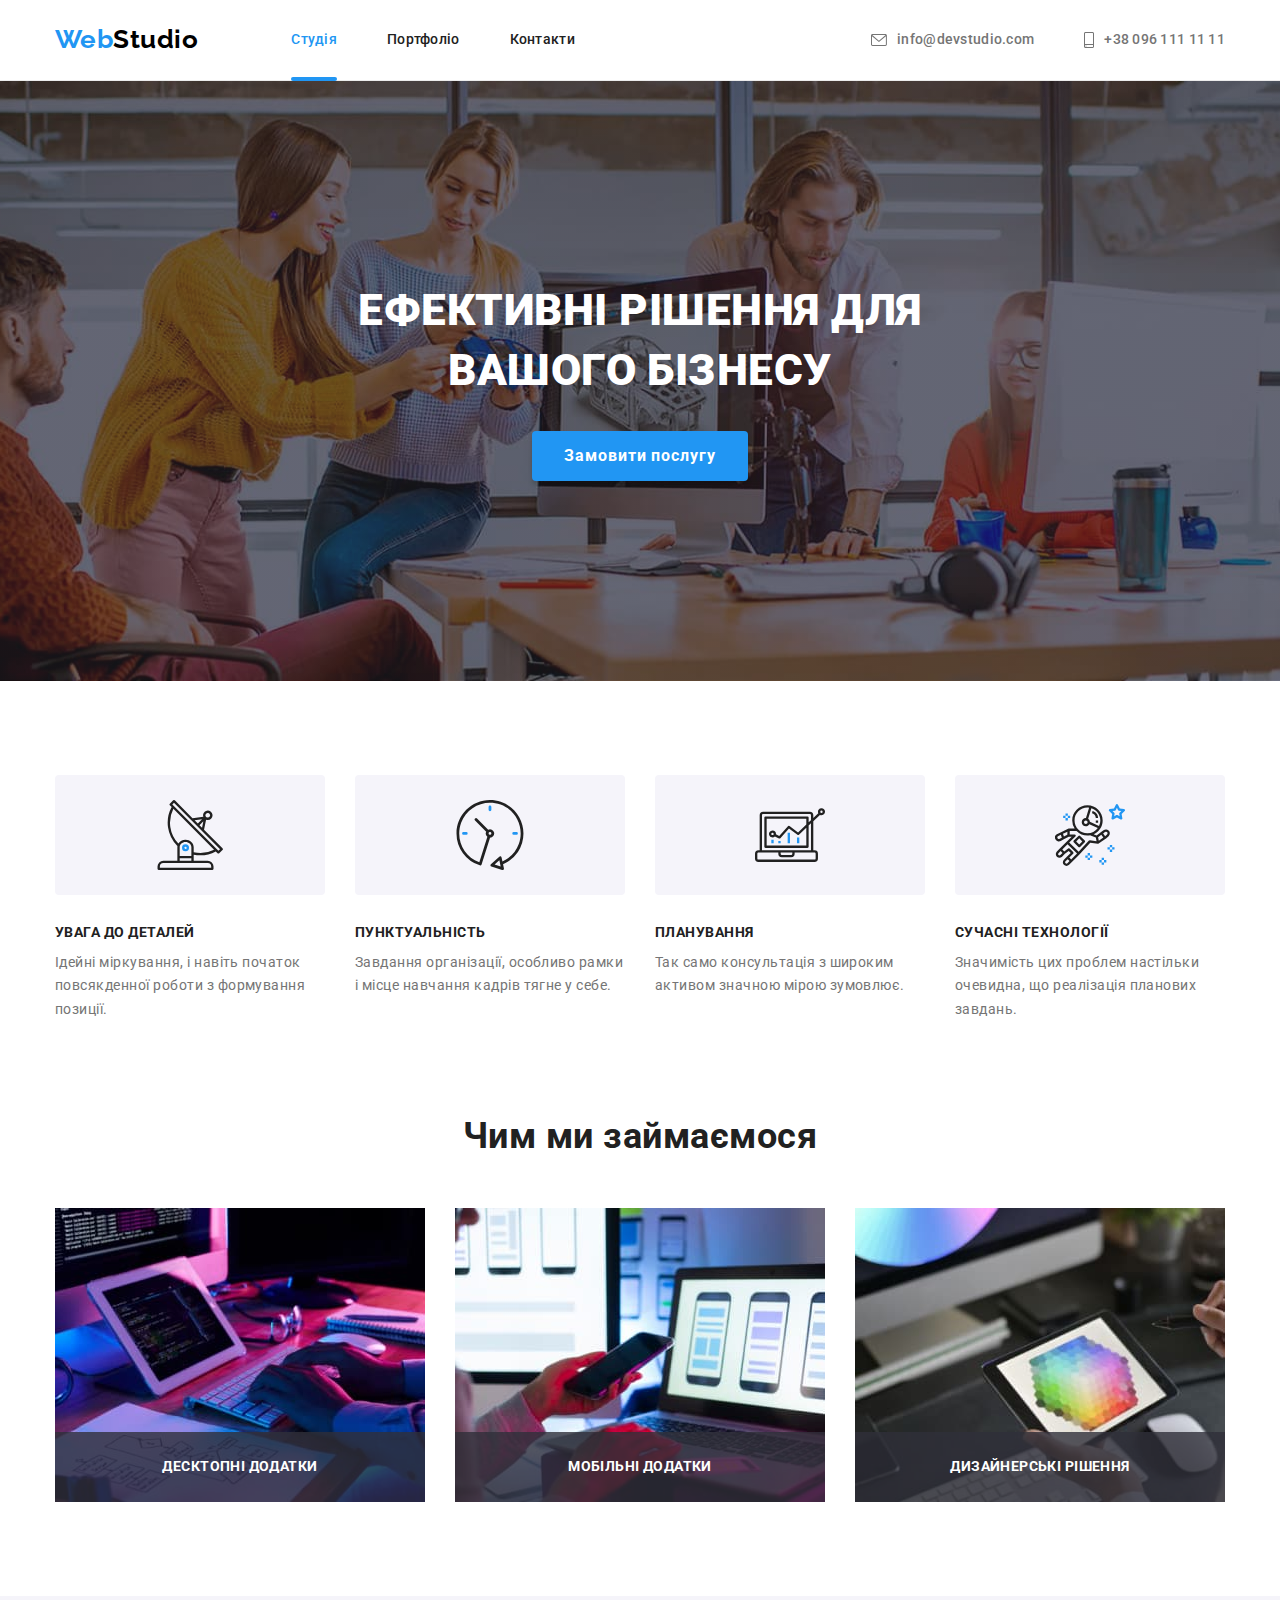
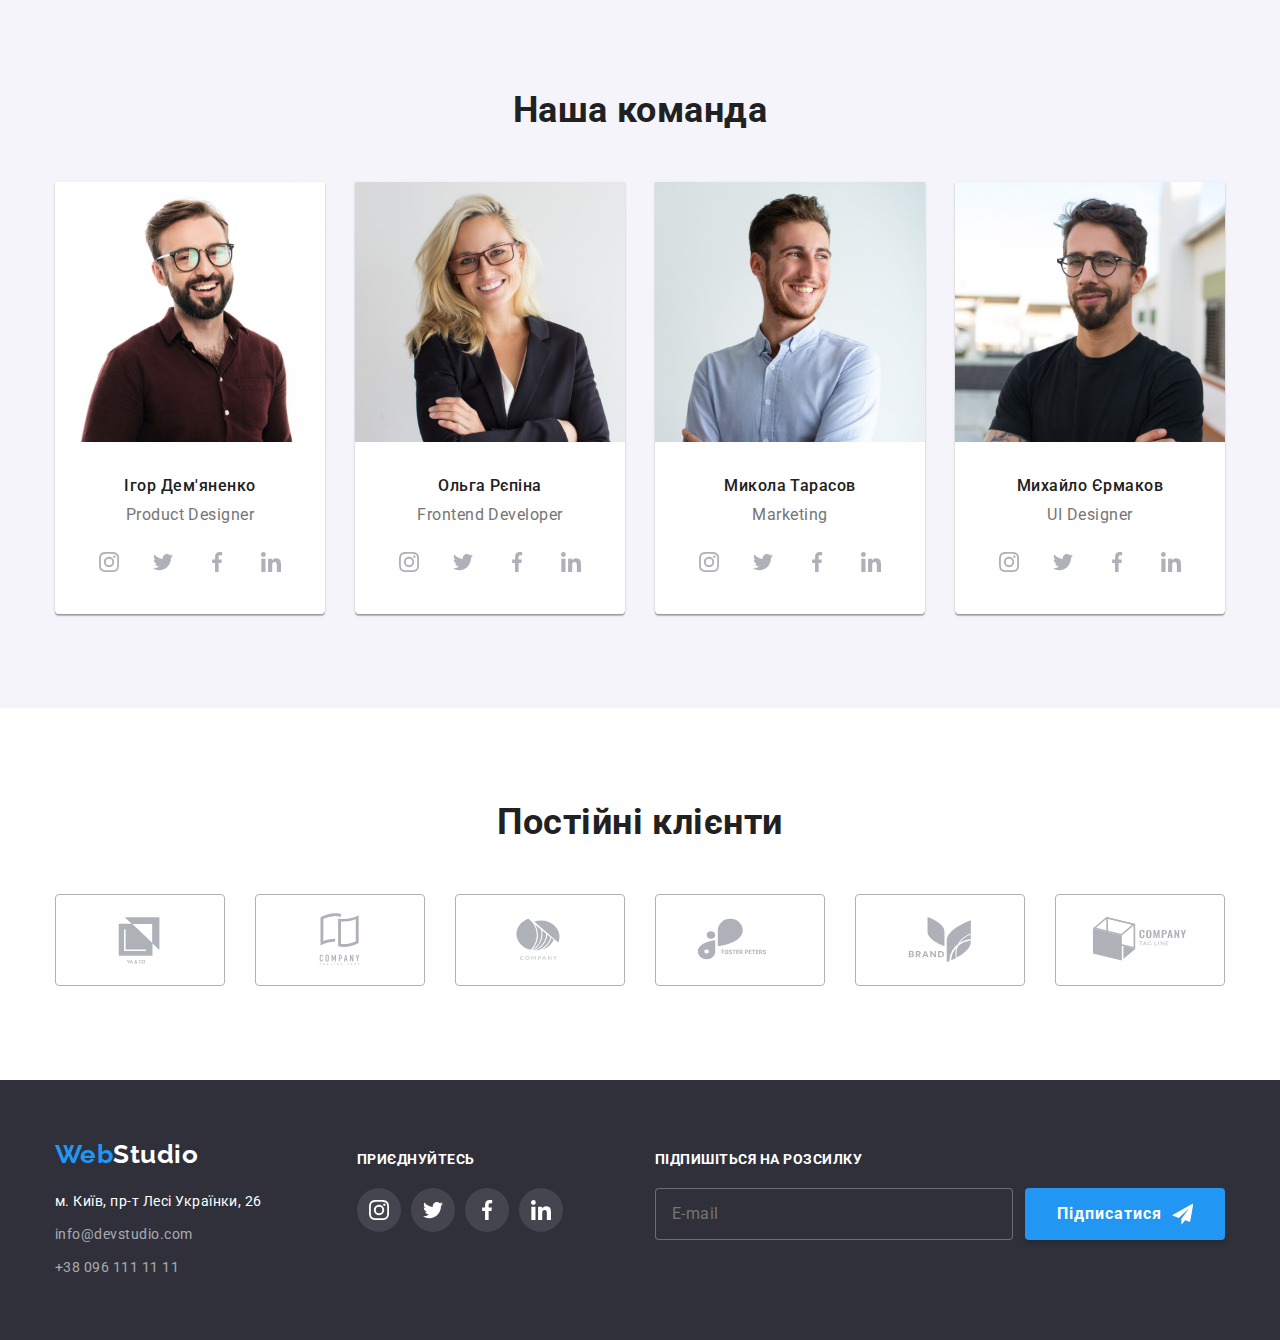
==== index.html @ 22fb1d28 "start" ====
<!DOCTYPE html>
<html lang="uk">
  <head>
    <meta charset="UTF-8" />
    <meta http-equiv="X-UA-Compatible" content="IE=edge" />
    <meta name="viewport" content="width=device-width, initial-scale=1.0" />
    <link
      href="https://fonts.googleapis.com/css2?family=Raleway:wght@700&family=Roboto:wght@400;500;700;900&display=swap"
      rel="stylesheet"
    />
    <link
      rel="stylesheet"
      href="https://cdnjs.cloudflare.com/ajax/libs/modern-normalize/1.1.0/modern-normalize.min.css"
    />
    <link rel="stylesheet" href="./css/styles.css" />
    <title>Студія</title>
  </head>
  <body>
    <header>
      <div class="main-nav container">
        <nav>
          <a href="./index.html" class="logo"
            >Web<span class="logo-studio">Studio</span></a
          >
          <ul class="site-nav list">
            <li class="item">
              <a href="./index.html" class="nav-title current">Студія</a>
            </li>
            <li class="item">
              <a href="./portfolio.html" class="nav-title">Портфоліо</a>
            </li>
            <li class="item"><a href="" class="nav-title">Контакти</a></li>
          </ul>
        </nav>
        <ul class="contacts list">
          <li class="item">
            <a href="mailto:info@devstudio.com" class="top-contacts">
              <svg class="icon" width="16" height="12">
                <use href="./images/icons.svg#envelope"></use>
              </svg>
              info@devstudio.com
            </a>
          </li>
          <li class="item">
            <a href="tel:+380961111111" class="top-contacts">
              <svg class="icon" width="10" height="16">
                <use href="./images/icons.svg#smartphone"></use>
              </svg>
              +38 096 111 11 11
            </a>
          </li>
        </ul>
      </div>
    </header>
    <main>
      <section class="section hero">
        <h1 class="hero-title">
          Ефективні рішення для<br />
          вашого бізнесу
        </h1>
        <button type="button" class="order-btn" data-modal-open>
          Замовити послугу
        </button>
      </section>
      <section class="section descr">
        <div class="container">
          <h2 class="visually-hidden">Опис</h2>
          <ul class="descr-list list">
            <li class="item">
              <div class="icon-block">
                <svg class="icon" width="70" height="70">
                  <use href="./images/icons.svg#antena"></use>
                </svg>
              </div>
              <h3>УВАГА ДО ДЕТАЛЕЙ</h3>
              <p>
                Ідейні міркування, і навіть початок повсякденної роботи з
                формування позиції.
              </p>
            </li>
            <li class="item">
              <div class="icon-block">
                <svg class="icon" width="70" height="70">
                  <use href="./images/icons.svg#clock"></use>
                </svg>
              </div>
              <h3>ПУНКТУАЛЬНІСТЬ</h3>
              <p>
                Завдання організації, особливо рамки і місце навчання кадрів
                тягне у себе.
              </p>
            </li>
            <li class="item">
              <div class="icon-block">
                <svg class="icon" width="70" height="70">
                  <use href="./images/icons.svg#diagram"></use>
                </svg>
              </div>
              <h3>ПЛАНУВАННЯ</h3>
              <p>
                Так само консультація з широким активом значною мірою зумовлює.
              </p>
            </li>
            <li class="item">
              <div class="icon-block">
                <svg class="icon" width="70" height="70">
                  <use href="./images/icons.svg#astronaut"></use>
                </svg>
              </div>
              <h3>СУЧАСНІ ТЕХНОЛОГІЇ</h3>
              <p>
                Значимість цих проблем настільки очевидна, що реалізація
                планових завдань.
              </p>
            </li>
          </ul>
        </div>
      </section>
      <section class="section samples">
        <div class="container">
          <h2>Чим ми займаємося</h2>
          <ul class="samples-list list">
            <li class="item">
              <img src="./images/img1.jpg" alt="Приклад роботи 1" width="370" />
              <div class="bg-title">
                <h3 class="title">Десктопні додатки</h3>
              </div>
            </li>
            <li class="item">
              <img src="./images/img2.jpg" alt="Приклад роботи 2" width="370" />
              <div class="bg-title">
                <h3 class="title">Мобільні додатки</h3>
              </div>
            </li>
            <li class="item">
              <img src="./images/img3.jpg" alt="Приклад роботи 3" width="370" />
              <div class="bg-title">
                <h3 class="title">Дизайнерські рішення</h3>
              </div>
            </li>
          </ul>
        </div>
      </section>
      <section class="section team">
        <div class="container">
          <h2>Наша команда</h2>
          <ul class="team-list list">
            <li class="item">
              <img
                src="./images/teamcard1.jpg"
                alt="Ігор Дем'яненко"
                width="270"
              />
              <div class="card">
                <h3>Ігор Дем'яненко</h3>
                <p>Product Designer</p>
                <ul class="social list">
                  <li>
                    <a href="" class="sc-item" title="">
                      <svg class="icon" width="20" height="20">
                        <use href="./images/icons.svg#instagram"></use>
                      </svg>
                    </a>
                  </li>
                  <li>
                    <a href="" class="sc-item" title="">
                      <svg class="icon" width="20" height="20">
                        <use href="./images/icons.svg#twitter"></use>
                      </svg>
                    </a>
                  </li>
                  <li>
                    <a href="" class="sc-item" title="">
                      <svg class="icon" width="20" height="20">
                        <use href="./images/icons.svg#facebook"></use>
                      </svg>
                    </a>
                  </li>
                  <li>
                    <a href="" class="sc-item" title="">
                      <svg class="icon" width="20" height="20">
                        <use href="./images/icons.svg#linkedin"></use>
                      </svg>
                    </a>
                  </li>
                </ul>
              </div>
            </li>
            <li class="item">
              <img
                src="./images/teamcard2.jpg"
                alt="Ольга Рєпіна"
                width="270"
              />
              <div class="card">
                <h3>Ольга Рєпіна</h3>
                <p>Frontend Developer</p>
                <ul class="social list">
                  <li>
                    <a href="" class="sc-item" title="">
                      <svg class="icon" width="20" height="20">
                        <use href="./images/icons.svg#instagram"></use>
                      </svg>
                    </a>
                  </li>
                  <li>
                    <a href="" class="sc-item" title="">
                      <svg class="icon" width="20" height="20">
                        <use href="./images/icons.svg#twitter"></use>
                      </svg>
                    </a>
                  </li>
                  <li>
                    <a href="" class="sc-item" title="">
                      <svg class="icon" width="20" height="20">
                        <use href="./images/icons.svg#facebook"></use>
                      </svg>
                    </a>
                  </li>
                  <li>
                    <a href="" class="sc-item" title="">
                      <svg class="icon" width="20" height="20">
                        <use href="./images/icons.svg#linkedin"></use>
                      </svg>
                    </a>
                  </li>
                </ul>
              </div>
            </li>
            <li class="item">
              <img
                src="./images/teamcard3.jpg"
                alt="Микола Тарасов"
                width="270"
              />
              <div class="card">
                <h3>Микола Тарасов</h3>
                <p>Marketing</p>
                <ul class="social list">
                  <li>
                    <a href="" class="sc-item" title="">
                      <svg class="icon" width="20" height="20">
                        <use href="./images/icons.svg#instagram"></use>
                      </svg>
                    </a>
                  </li>
                  <li>
                    <a href="" class="sc-item" title="">
                      <svg class="icon" width="20" height="20">
                        <use href="./images/icons.svg#twitter"></use>
                      </svg>
                    </a>
                  </li>
                  <li>
                    <a href="" class="sc-item" title="">
                      <svg class="icon" width="20" height="20">
                        <use href="./images/icons.svg#facebook"></use>
                      </svg>
                    </a>
                  </li>
                  <li>
                    <a href="" class="sc-item" title="">
                      <svg class="icon" width="20" height="20">
                        <use href="./images/icons.svg#linkedin"></use>
                      </svg>
                    </a>
                  </li>
                </ul>
              </div>
            </li>
            <li class="item">
              <img
                src="./images/teamcard4.jpg"
                alt="Михайло Єрмаков"
                width="270"
              />
              <div class="card">
                <h3>Михайло Єрмаков</h3>
                <p>UI Designer</p>
                <ul class="social list">
                  <li>
                    <a href="" class="sc-item" title="">
                      <svg class="icon" width="20" height="20">
                        <use href="./images/icons.svg#instagram"></use>
                      </svg>
                    </a>
                  </li>
                  <li>
                    <a href="" class="sc-item" title="">
                      <svg class="icon" width="20" height="20">
                        <use href="./images/icons.svg#twitter"></use>
                      </svg>
                    </a>
                  </li>
                  <li>
                    <a href="" class="sc-item" title="">
                      <svg class="icon" width="20" height="20">
                        <use href="./images/icons.svg#facebook"></use>
                      </svg>
                    </a>
                  </li>
                  <li>
                    <a href="" class="sc-item" title="">
                      <svg class="icon" width="20" height="20">
                        <use href="./images/icons.svg#linkedin"></use>
                      </svg>
                    </a>
                  </li>
                </ul>
              </div>
            </li>
          </ul>
        </div>
      </section>
      <section class="section clients">
        <div class="container">
          <h2>Постійні клієнти</h2>
          <ul class="clients-list list">
            <li class="item">
              <a href="" class="thumb">
                <svg class="icon" width="106" height="60">
                  <use href="./images/icons.svg#client1"></use>
                </svg>
              </a>
            </li>
            <li class="item">
              <a href="" class="thumb">
                <svg class="icon" width="106" height="60">
                  <use href="./images/icons.svg#client2"></use>
                </svg>
              </a>
            </li>
            <li class="item">
              <a href="" class="thumb">
                <svg class="icon" width="106" height="60">
                  <use href="./images/icons.svg#client3"></use>
                </svg>
              </a>
            </li>
            <li class="item">
              <a href="" class="thumb">
                <svg class="icon" width="106" height="60">
                  <use href="./images/icons.svg#client4"></use>
                </svg>
              </a>
            </li>
            <li class="item">
              <a href="" class="thumb">
                <svg class="icon" width="106" height="60">
                  <use href="./images/icons.svg#client5"></use>
                </svg>
              </a>
            </li>
            <li class="item">
              <a href="" class="thumb">
                <svg class="icon" width="106" height="60">
                  <use href="./images/icons.svg#client6"></use>
                </svg>
              </a>
            </li>
          </ul>
        </div>
      </section>
    </main>
    <footer>
      <div class="container flex-footer">
        <address>
          <a href="./index.html" class="logo"
            >Web<span class="logo-studio">Studio</span></a
          >
          <ul class="list">
            <li>
              <a
                href="https://goo.gl/maps/KLGtmUiZqjjmd39q9"
                target="_blank"
                rel="noopener noreferrer"
                class="gm-adr"
                >м. Київ, пр-т Лесі Українки, 26</a
              >
            </li>
            <li>
              <a href="mailto:info@devstudio.com" class="bottom-contacts"
                >info@devstudio.com</a
              >
            </li>
            <li>
              <a href="tel:+380961111111" class="bottom-contacts"
                >+38 096 111 11 11</a
              >
            </li>
          </ul>
        </address>

        <div class="f-social">
          <h2>приєднуйтесь</h2>
          <ul class="social list">
            <li>
              <a href="" class="sc-item" title="">
                <svg class="icon" width="20" height="20">
                  <use href="./images/icons.svg#instagram"></use>
                </svg>
              </a>
            </li>
            <li>
              <a href="" class="sc-item" title="">
                <svg class="icon" width="20" height="20">
                  <use href="./images/icons.svg#twitter"></use>
                </svg>
              </a>
            </li>
            <li>
              <a href="" class="sc-item" title="">
                <svg class="icon" width="20" height="20">
                  <use href="./images/icons.svg#facebook"></use>
                </svg>
              </a>
            </li>
            <li>
              <a href="" class="sc-item" title="">
                <svg class="icon" width="20" height="20">
                  <use href="./images/icons.svg#linkedin"></use>
                </svg>
              </a>
            </li>
          </ul>
        </div>
        <div class="subscribe">
          <h2>Підпишіться на розсилку</h2>
          <form class="footer-form">
            <label>
              <input type="email" name="email" placeholder="E-mail" />
            </label>

            <button type="submit" class="order-btn">
              Підписатися
              <svg class="icon" width="24" height="24">
                <use href="./images/icons.svg#subscribe"></use>
              </svg>
            </button>
          </form>
        </div>
      </div>
    </footer>

    <div class="backdrop is-hidden" data-modal>
      <div class="modal">
        <button type="button" class="close-btn" data-modal-close>
          <svg class="icon" width="18" height="18">
            <use href="./images/icons.svg#close-black"></use>
          </svg>
        </button>
        <h2>Залиште свої дані, ми вам передзвонимо</h2>
        <form class="modal-form">

          <span class="form-label">Ім'я</span>
          <label class="form-field">
            <input type="text" name="name" />
            <svg class="icon" width="18" height="18">
              <use href="./images/icons.svg#person"></use>
            </svg>
          </label>
          <span class="form-label">Телефон</span>
          <label class="form-field">
            
            <input type="tel" name="tel" />
            <svg class="icon" width="18" height="18">
              <use href="./images/icons.svg#phone-form"></use>
            </svg>
          </label>
          <span class="form-label">Пошта</span>
          <label class="form-field">
            
            <input type="email" name="email" />
            <svg class="icon" width="18" height="18">
              <use href="./images/icons.svg#email-form"></use>
            </svg>
          </label>
          <span class="form-label">Коментар</span>
          <label class="form-field">
            
            <textarea
              name="comment"
              rows="7"
              placeholder="Введіть текст"
            ></textarea>
          </label>
          <label class="policy">
            <input type="checkbox" name="agree" class="checkbox visually-hidden" />
            <span class="icon"></span>
            Погоджуюся з розсилкою та приймаю <a href="">Умови договору</a>
          </label>

          <button type="submit" class="order-btn">Відправити</button>
        </form>
      </div>
    </div>

    <script src="./js/modal.js"></script>
  </body>
</html>
---- css/styles.css ----
:root {
  --accent-color: #2196f3;
  --primary-text-color: #757575;
  --title-text-color: #212121;
  --title-white-color: #ffffff;
  --title-black-color: #000000;
  --dark-bgr: #2f303a;
  --sort-bgr-btn: #f5f4fa;
  --soc-primary-color: #afb1b8;
  --placeholder-text-color: rgba(117, 117, 117, 0.5);
  --btn-clk-bg: #188ce8;

  --cub-bez: cubic-bezier(0.4, 0, 0.2, 1);
}

.visually-hidden {
  position: absolute;
  white-space: nowrap;
  width: 1px;
  height: 1px;
  overflow: hidden;
  border: 0;
  padding: 0;
  clip: rect(0 0 0 0);
  clip-path: inset(50%);
  margin: -1px;
}

body {
  font-family: Roboto, sans-serif;
  letter-spacing: 0.03em;
  color: var(--primary-text-color);
  background-color: #ffffff;
}
h1,
h2,
h3,
h4,
h5,
h6,
ul,
p {
  margin: 0;
}

.list {
  list-style-type: none;
  padding-inline-start: 0;
}
.section {
  padding: 94px 0;
}

.container {
  width: 1200px;
  margin: 0 auto;
  padding-left: 15px;
  padding-right: 15px;
}

header {
  border-bottom: 1px solid #ececec;
}
.main-nav {
  display: flex;
  align-items: center;
}
.main-nav nav {
  display: flex;
  align-items: center;
}
.logo {
  margin-right: 93px;
  color: var(--accent-color);
  font-family: Raleway, sans-serif;
  font-style: normal;
  font-weight: 700;
  font-size: 26px;
  text-decoration: none;
  padding-top: 24px;
  padding-bottom: 25px;
}
footer .logo {
  display: inline-block;
  margin-bottom: 20px;
  margin-right: 0;
  padding: 0;
}
header .logo-studio {
  color: var(--title-black-color);
}

footer .logo-studio {
  color: var(--title-white-color);
}

.site-nav {
  display: flex;
}

.site-nav .item + .item {
  margin-left: 50px;
}

.site-nav .item {
  position: relative;
}
.nav-title {
  display: block;
  padding-top: 32px;
  padding-bottom: 32px;

  color: var(--title-text-color);
  font-weight: 500;
  font-size: 14px;
  letter-spacing: 0.02em;
  line-height: 1.14;
  text-decoration: none;

  transition: color 250ms var(--cub-bez);
}
.nav-title:visited {
  color: var(--title-text-color);
}

.nav-title:hover,
.nav-title:focus {
  color: var(--accent-color);
}
.nav-title.current {
  color: var(--accent-color);
}

.nav-title.current::after {
  content: '';
  position: absolute;
  bottom: -1px;
  left: 0;
  width: 100%;
  height: 4px;
  background-color: var(--accent-color);
  border-radius: 2px;
}

.contacts {
  display: flex;
  margin-left: auto;
}

.contacts .item + .item {
  margin-left: 50px;
}

.top-contacts {
  display: inline-flex;
  padding-top: 32px;
  padding-bottom: 32px;

  color: inherit;
  font-weight: 500;
  font-size: 14px;
  letter-spacing: 0.02em;
  line-height: 1.14;
  text-decoration: none;

  transition: color 250ms var(--cub-bez), fill 250ms var(--cub-bez);
}

.top-contacts .icon {
  fill: currentColor;
  margin-right: 10px;
  align-self: center;
}

.contacts .top-contacts:hover,
.contacts .top-contacts:active,
.contacts .top-contacts:focus {
  color: var(--accent-color);
  fill: var(--accent-color);
}

.hero {
  background-image: linear-gradient(
      90deg,
      rgba(47, 48, 58, 0.4) 0%,
      rgba(47, 48, 58, 0.4) 100%
    ),
    url(../images/heroImg.jpg);
  background-position: center;
  background-repeat: no-repeat;

  background-color: var(--dark-bgr);
  text-align: center;
  padding-top: 200px;
  padding-bottom: 200px;
}

.hero-title {
  margin-top: 0;
  margin-bottom: 30px;
  font-weight: 900;
  font-size: 44px;
  color: var(--title-white-color);

  line-height: 1.36;
  text-transform: uppercase;
}

.order-btn {
  display: inline-block;
  padding: 10px 32px;
  border: none;
  border-radius: 4px;

  font-family: inherit;
  font-weight: 700;
  font-size: 16px;
  line-height: 1.87;
  letter-spacing: 0.06em;
  cursor: pointer;
  text-align: center;

  background-color: var(--accent-color);
  color: var(--title-white-color);
  box-shadow: 0px 4px 4px rgba(0, 0, 0, 0.15);
  transition: background-color 250ms var(--cub-bez);
}

.section.descr {
  padding-bottom: 0;
}
.descr .descr-list {
  display: flex;
}
.descr .icon-block {
  display: flex;
  justify-content: center;
  align-items: center;
  height: 120px;
  background-color: var(--sort-bgr-btn);
  margin-bottom: 30px;
  border-radius: 4px;
}
.descr .item {
  margin-right: 30px;
  width: calc((100% - 90px) / 4);
}
.descr .item:last-child {
  margin-right: 0;
}

.descr h3 {
  margin-bottom: 10px;

  font-weight: 700;
  font-size: 14px;
  color: var(--title-text-color);
  line-height: 1.14;
}
.descr p {
  font-size: 14px;
  line-height: 1.71;
}
.samples {
  vertical-align: top;
  text-align: center;
}
.samples .samples-list {
  display: flex;
}
.samples .item {
  position: relative;
  margin-right: 30px;
  width: calc((100% - 2 * 30px) / 3);
}

.samples .item:last-child {
  margin-right: 0;
}
.samples h2,
.team h2,
.clients h2 {
  margin-bottom: 50px;

  font-weight: 700;
  font-size: 36px;
  color: var(--title-text-color);
  text-align: center;
  line-height: 1.16;
}
.samples img {
  display: block;
}
.samples .bg-title {
  display: flex;
  justify-content: center;
  align-items: center;
  position: absolute;
  bottom: 0;
  height: 70px;
  width: 100%;
  background: rgba(47, 48, 58, 0.8);
}

.samples .title {
  font-weight: 700;
  font-size: 14px;
  line-height: 1.14;
  letter-spacing: 0.03em;
  text-transform: uppercase;
  color: #fff;
}
.team {
  background-color: var(--sort-bgr-btn);
  font-size: 16px;
  line-height: 1.18;
  text-align: center;
}
.team-list {
  display: flex;
}
.team .item {
  margin-right: 30px;
  width: 270px;

  background-color: var(--title-white-color);
  border-radius: 0px 0px 4px 4px;
  box-shadow: 0px 1px 3px rgba(0, 0, 0, 0.12), 0px 1px 1px rgba(0, 0, 0, 0.14),
    0px 2px 1px rgba(0, 0, 0, 0.2);
}

.team .item:last-child {
  margin-right: 0;
}
.team .card {
  padding: 30px 0;
}

.team h3 {
  font-size: inherit;
  line-height: inherit;
  font-weight: 500;
  color: var(--title-text-color);
  margin-bottom: 10px;
}
.social {
  display: flex;
  justify-content: center;
  margin-top: 16px;
}

.social .sc-item {
  display: flex;
  justify-content: center;
  align-items: center;
  width: 44px;
  height: 44px;
  border-radius: 50%;
  background-color: var(--title-white-color);
  fill: var(--soc-primary-color);
  outline: none;

  transition: fill 250ms var(--cub-bez), background-color 250ms var(--cub-bez);
}

.social li {
  margin-right: 10px;
}
.social :last-child {
  margin-right: 0;
}

.social .sc-item:hover,
.social .sc-item:focus,
.social .sc-item:active {
  background-color: var(--accent-color);
  fill: var(--title-white-color);
}

.clients-list {
  display: flex;
}
.clients-list .item {
  width: 170px;
  height: 92px;
  margin-right: 30px;
}
.clients-list :last-child {
  margin-right: 0;
}
.clients-list .thumb {
  display: flex;
  justify-content: center;
  align-items: center;
  width: 100%;
  height: 100%;
  border-width: 1px;
  border-style: solid;
  border-color: var(--soc-primary-color);
  border-radius: 4px;
  fill: var(--soc-primary-color);
  outline: none;

  transition: fill 250ms var(--cub-bez), border-color 250ms var(--cub-bez);
}

.clients-list .thumb:hover,
.clients-list .thumb:focus,
.clients-list .thumb:active {
  fill: var(--accent-color);
  border-color: var(--accent-color);
}

footer {
  background-color: var(--dark-bgr);
  padding-top: 60px;
  padding-bottom: 60px;
}

address li {
  margin-bottom: 9px;
}

address li:last-child {
  margin-bottom: 0;
}

.flex-footer {
  display: flex;
}
.gm-adr {
  font-size: 14px;
  color: var(--title-white-color);
  font-style: normal;
  text-decoration: none;
  line-height: 1.71;

  transition: color 250ms var(--cub-bez);
}

.bottom-contacts {
  font-size: 14px;
  color: rgba(255, 255, 255, 0.6);
  font-style: normal;
  text-decoration: none;
  line-height: 1.71;

  transition: color 250ms var(--cub-bez);
}
.gm-adr:hover,
.gm-adr:focus,
.bottom-contacts:hover,
.bottom-contacts:focus {
  color: var(--accent-color);
}

.f-social {
  margin-left: 95px;
  padding-top: 12px;
}

.f-social .social {
  margin-top: 20px;
  padding: 0;
  fill: var(--title-white-color);
}

footer h2 {
  text-transform: uppercase;
  font-weight: 700;
  font-size: 14px;
  line-height: 1.14;
  color: var(--title-white-color);
}
.f-social .sc-item {
  background-color: rgba(255, 255, 255, 0.1);
  fill: var(--title-white-color);
}

.subscribe {
  margin-left: auto;
  padding-top: 12px;
}
.footer-form {
  display: flex;
  margin-top: 20px;
}

.footer-form input {
  width: 358px;
  padding: 15px 16px;
  font-weight: 400;
  font-size: 16px;
  line-height: 1.25;
  letter-spacing: 0.03em;
  color: var(--title-white-color);
  background-color: var(--dark-bgr);
  border: 1px solid rgba(255, 255, 255, 0.3);
  border-radius: 4px;
}

.footer-form .order-btn {
  display: flex;
  margin-left: 12px;
  width: 200px;
  align-items: center;
}

.footer-form .icon {
  fill: currentColor;
  margin-left: 10px;
}

.sort {
  display: flex;
  justify-content: center;
  margin-bottom: 50px;
}
.sort .item {
  margin-right: 8px;
}

.sort button {
  padding: 6px 22px;
  border: none;
  border-radius: 4px;

  background-color: var(--sort-bgr-btn);
  font-family: inherit;
  color: var(--title-text-color);
  font-weight: 500;
  font-size: 16px;
  line-height: 1.62;
  cursor: pointer;
  outline: none;
  transition: color 250ms var(--cub-bez), background-color 250ms var(--cub-bez),
    box-shadow 250ms var(--cub-bez);
}

.sort button:hover,
.sort button:focus {
  background-color: var(--accent-color);
  color: var(--title-white-color);
  box-shadow: 0px 3px 1px rgba(0, 0, 0, 0.1), 0px 1px 2px rgba(0, 0, 0, 0.08),
    0px 2px 2px rgba(0, 0, 0, 0.12);
}
.galary {
  display: flex;
  flex-wrap: wrap;
}
.galary .item {
  margin-right: 30px;
  margin-bottom: 30px;
  width: 370px;
  transition: box-shadow 250ms var(--cub-bez);
}

.galary .item:hover {
  box-shadow: 0px 1px 1px rgba(0, 0, 0, 0.12), 0px 4px 4px rgba(0, 0, 0, 0.06),
    1px 4px 6px rgba(0, 0, 0, 0.16);
}

.galary .item:hover .anim-bg {
  transform: translateY(0);
}

.galary .item:nth-child(3n) {
  margin-right: 0;
}
.galary .item:nth-last-child(-n + 3) {
  margin-bottom: 0;
}

.galary a {
  text-decoration: none;
  color: inherit;
}

.gl-img {
  position: relative;
  overflow: hidden;
}

.galary img {
  display: block;
}

.galary .anim-bg {
  display: flex;
  justify-content: center;
  align-items: center;
  position: absolute;
  bottom: 0;
  height: 100%;
  width: 100%;
  background-color: rgba(33, 150, 243, 0.9);

  transform: translateY(100%);
  transition: transform 250ms var(--cub-bez);
}

.galary .anim-text {
  max-width: 322px;
  font-weight: 400;
  font-size: 18px;
  line-height: 1.56;
  letter-spacing: 0.03em;
  color: var(--title-white-color);
}

.galary .gal-card {
  padding: 20px 24px;
  border-left: 1px solid #eeeeee;
  border-right: 1px solid #eeeeee;
  border-bottom: 1px solid #eeeeee;
}

.galary h2 {
  font-weight: 700;
  font-size: 18px;
  color: var(--title-text-color);
  letter-spacing: 0.06em;
  line-height: 2;
}
.galary p {
  font-size: 16px;
  line-height: 1.87;
}

.backdrop {
  position: fixed;
  top: 0;
  left: 0;
  width: 100%;
  height: 100%;
  background-color: rgba(0, 0, 0, 0.2);
  opacity: 1;
  transition: opacity 250ms var(--cub-bez);
}

.backdrop.is-hidden {
  opacity: 0;
  pointer-events: none;
}
.modal {
  position: absolute;
  top: 50%;
  left: 50%;
  display: flex;
  flex-direction: column;

  width: 528px;
  height: 581px;
  padding: 40px;
  background-color: #fff;
  opacity: 1;
  border-radius: 4px;
  box-shadow: 0px 1px 3px rgba(0, 0, 0, 0.12), 0px 1px 1px rgba(0, 0, 0, 0.14),
    0px 2px 1px rgba(0, 0, 0, 0.2);
  transform: translate(-50%, -50%) scale(1);
  transition: opacity 250ms var(--cub-bez), transform 250ms var(--cub-bez),
    box-shadow 250ms var(--cub-bez) 250ms;
}

.backdrop.is-hidden .modal {
  transform: translate(-50%, -50%) scale(0.5);
  opacity: 0;
}

.close-btn {
  position: absolute;
  top: 8px;
  right: 8px;
  display: flex;
  align-items: center;
  justify-content: center;
  padding: 0;
  margin: 0;
  width: 30px;
  height: 30px;
  border: 1px solid rgba(0, 0, 0, 0.1);
  border-radius: 50%;
  background-color: #fff;
  cursor: pointer;
}
.close-btn .icon {
  transition: transform 250ms var(--cub-bez),
              fill 250ms var(--cub-bez);
}

.close-btn:hover .icon {
  fill: var(--accent-color);
  transform: translate(0px, 1px);
}

.modal-form {
  display: flex;
  flex-direction: column;
}

.modal h2 {
  margin-bottom: 12px;
  font-weight: 700;
  font-size: 20px;
  line-height: 1.15;
  text-align: center;
  letter-spacing: 0.03em;
  color: var(--title-text-color);
}

.form-field {
  position: relative;
  display: flex;
  flex-direction: column;
  width: 100%;
  margin-bottom: 10px;
}
 .modal-form .form-label {
  margin-bottom: 4px;
  font-weight: 400;
  font-size: 12px;
  line-height: 1.17;
  letter-spacing: 0.01em;
}

.form-field .icon {
  position: absolute;
  top: 50%;
  transform: translate(50%,-50%);
}
.form-field input:focus + .icon {
  fill: var(--accent-color);
}

.form-field input,
.form-field textarea {
  padding: 12px 16px;
  font-weight: 400;
  font-size: 12px;
  line-height: 1.17;
  letter-spacing: 0.01em;
  border: 1px solid rgba(33, 33, 33, 0.2);
  border-radius: 4px;
  resize: none;
  cursor: pointer;
  transition: border 250ms var(--cub-bez);
}

.form-field input {
  padding-left: 42px;
}

.form-field input:focus,
.form-field textarea:focus {
  border: 1px solid var(--accent-color);
  outline: none;
}

.form-field textarea::placeholder {
  color: var(--placeholder-text-color);
}
.policy {
  display: inline-flex;
  align-items: center;
  padding-left: 14px;
  margin-bottom: 30px;
  font-weight: 400;
  font-size: 14px;
  line-height: 1.71;
  letter-spacing: 0.03em;
}
.policy input {
  margin-right: 8px;
}

.modal .order-btn {
  width: 200px;
  margin: 0 auto;
}
.modal .order-btn:hover {
  background-color: var(--btn-clk-bg);
}

.policy a {
  color: var(--accent-color);
}
.policy .icon {
  display: inline-block;
  margin-right: 8px;
  width: 16px;
  height: 15px;
  border: 2px solid #212121;
  border-radius: 2px;
}

.policy .checkbox:checked + .icon {
  background-image: url(../images/check.svg);
  background-color: var(--accent-color);
  background-size: contain;
  background-origin: border-box;
  border-color: var(--accent-color);
}
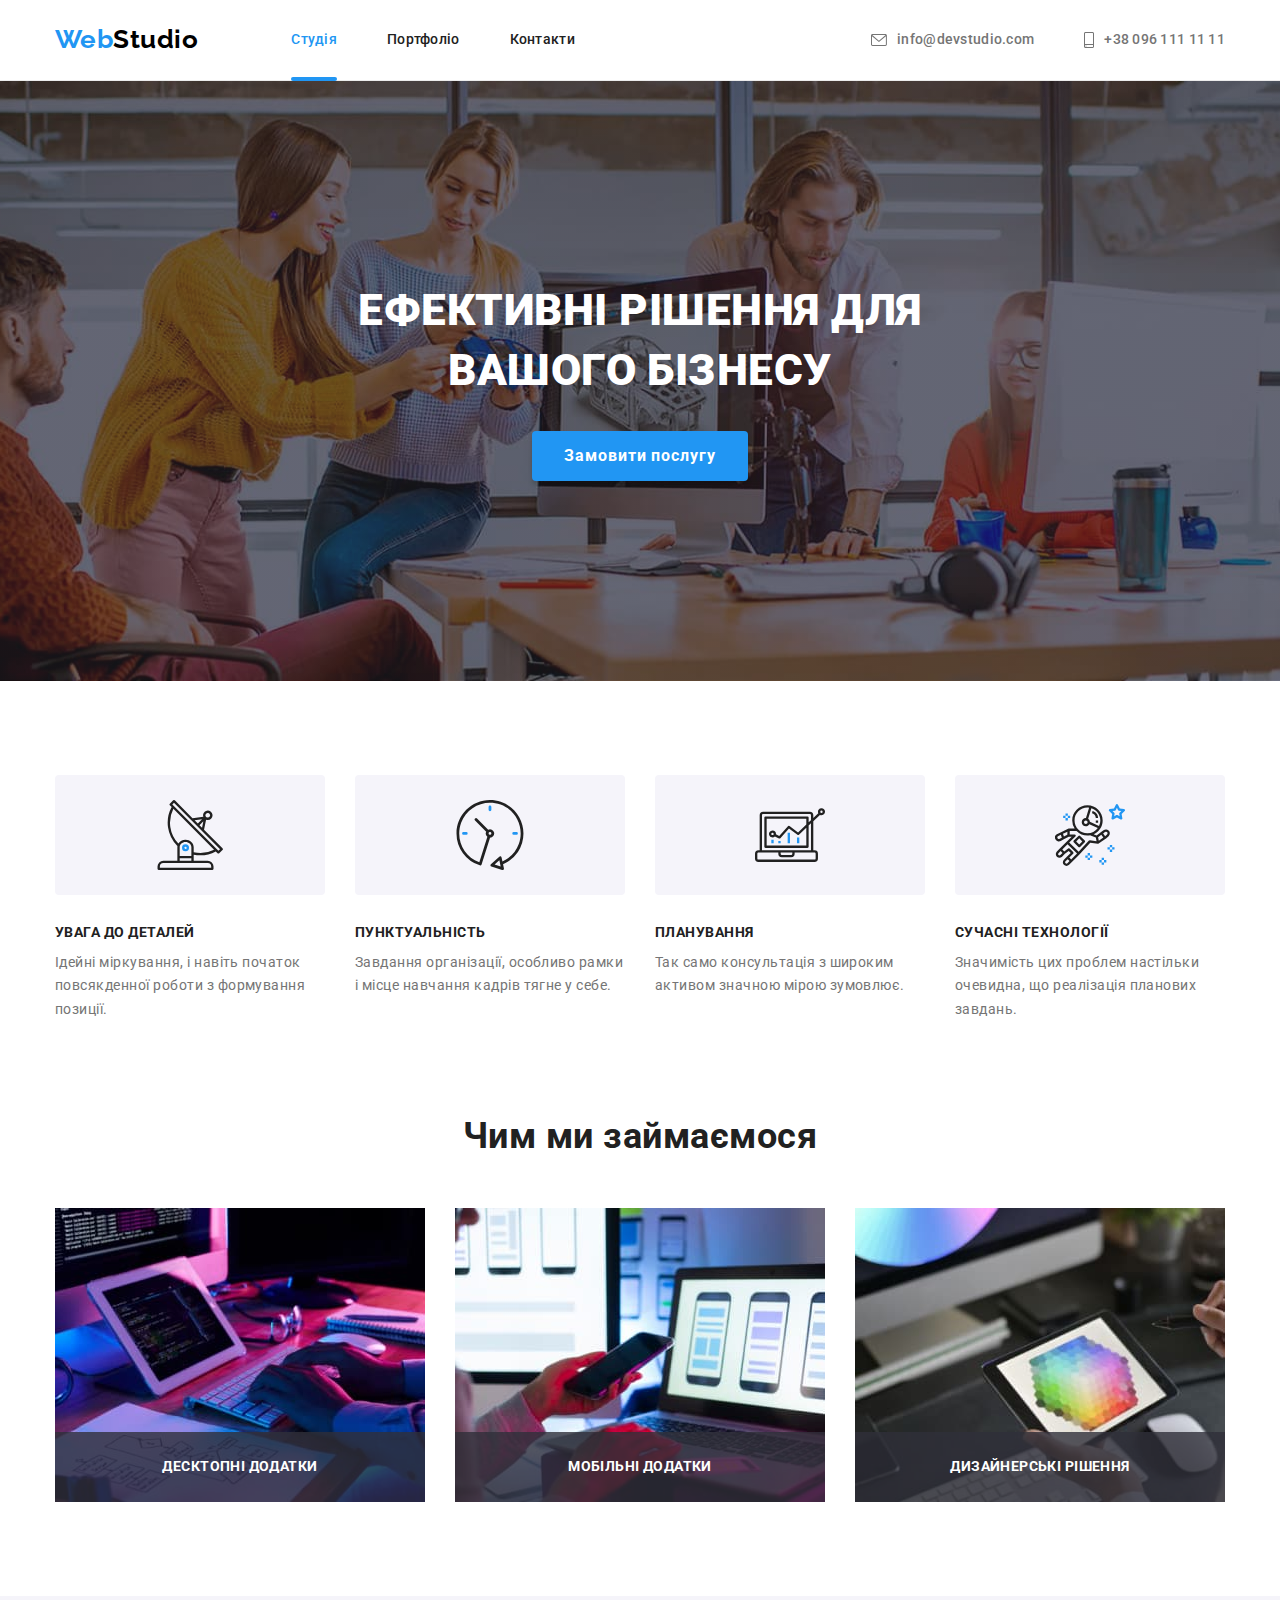
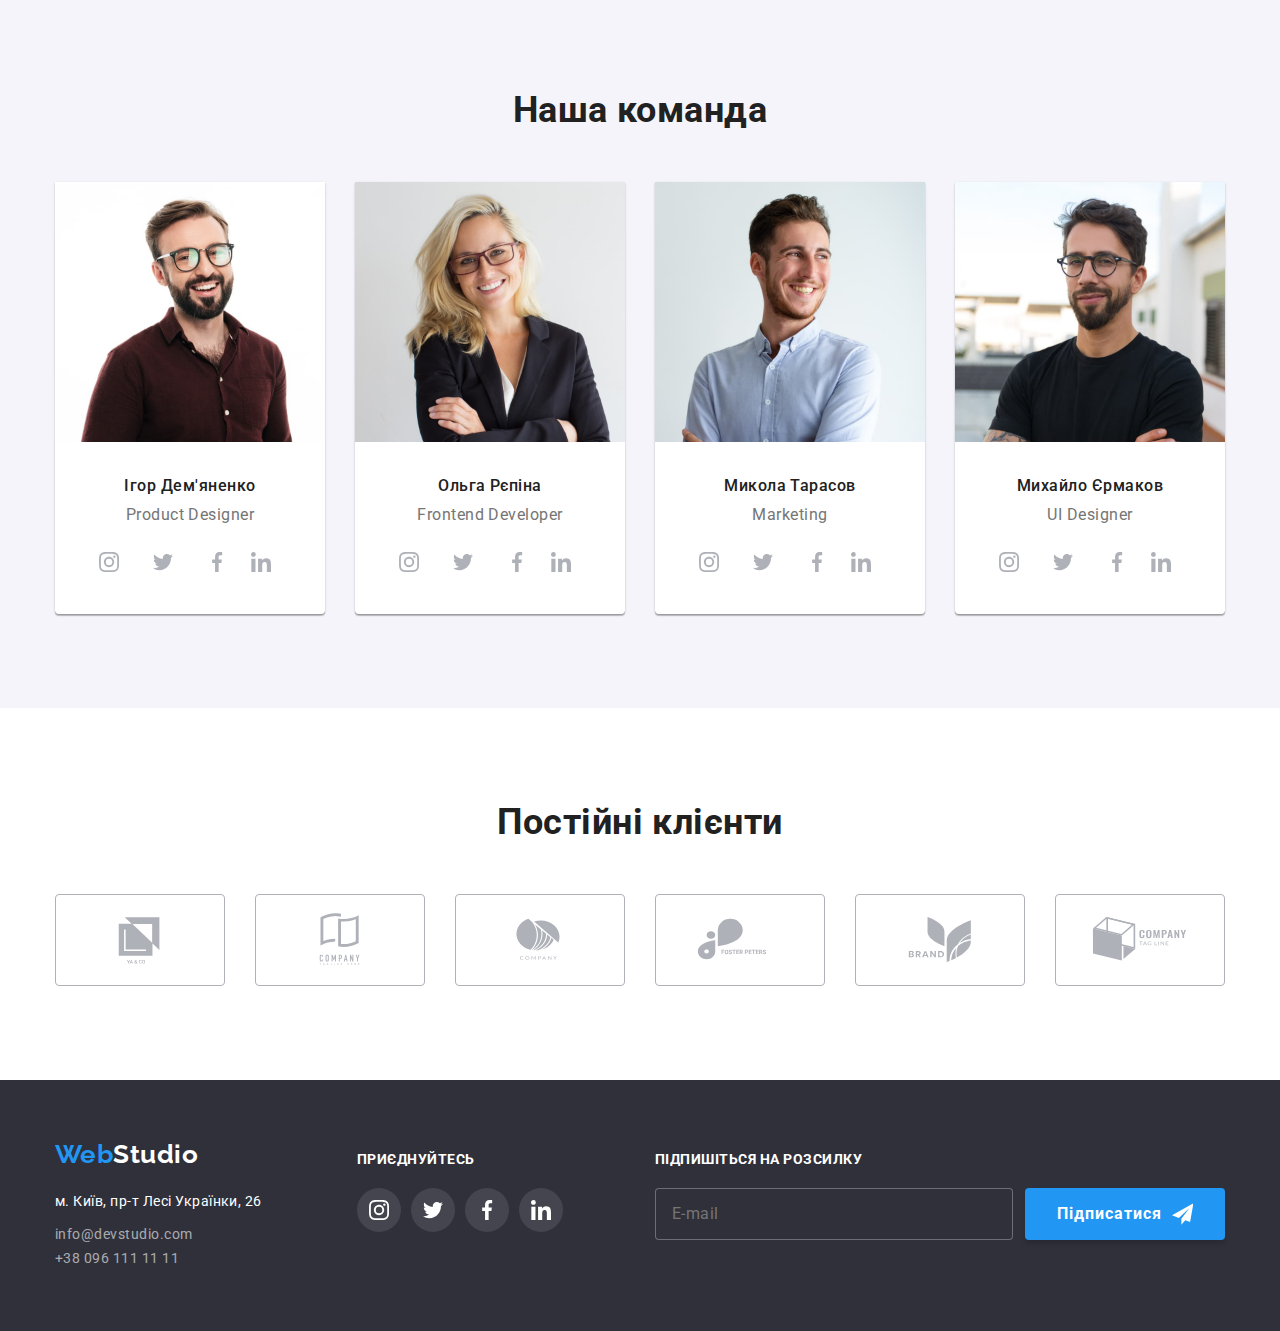
==== commit c954269a: "update" ====
--- a/index.html
+++ b/index.html
@@ -12,38 +12,38 @@
       rel="stylesheet"
       href="https://cdnjs.cloudflare.com/ajax/libs/modern-normalize/1.1.0/modern-normalize.min.css"
     />
-    <link rel="stylesheet" href="./css/styles.css" />
+    <link rel="stylesheet" href="./css/main.css" />
     <title>Студія</title>
   </head>
   <body>
     <header>
       <div class="main-nav container">
-        <nav>
+        <nav class="menu">
           <a href="./index.html" class="logo"
-            >Web<span class="logo-studio">Studio</span></a
+            >Web<span class="logo__studio--dark">Studio</span></a
           >
           <ul class="site-nav list">
-            <li class="item">
-              <a href="./index.html" class="nav-title current">Студія</a>
-            </li>
-            <li class="item">
-              <a href="./portfolio.html" class="nav-title">Портфоліо</a>
-            </li>
-            <li class="item"><a href="" class="nav-title">Контакти</a></li>
+            <li class="site-nav__item">
+              <a href="./index.html" class="site-nav__title site-nav__title--current">Студія</a>
+            </li>
+            <li class="site-nav__item">
+              <a href="./portfolio.html" class="site-nav__title">Портфоліо</a>
+            </li>
+            <li class="site-nav__item"><a href="" class="site-nav__title">Контакти</a></li>
           </ul>
         </nav>
-        <ul class="contacts list">
-          <li class="item">
-            <a href="mailto:info@devstudio.com" class="top-contacts">
-              <svg class="icon" width="16" height="12">
+        <ul class="top-contacts list">
+          <li class="top-contacts__item">
+            <a href="mailto:info@devstudio.com" class="top-contacts__link">
+              <svg class="top-contacts__icon" width="16" height="12">
                 <use href="./images/icons.svg#envelope"></use>
               </svg>
               info@devstudio.com
             </a>
           </li>
-          <li class="item">
-            <a href="tel:+380961111111" class="top-contacts">
-              <svg class="icon" width="10" height="16">
+          <li class="top-contacts__item">
+            <a href="tel:+380961111111" class="top-contacts__link">
+              <svg class="top-contacts__icon" width="10" height="16">
                 <use href="./images/icons.svg#smartphone"></use>
               </svg>
               +38 096 111 11 11
@@ -54,61 +54,61 @@
     </header>
     <main>
       <section class="section hero">
-        <h1 class="hero-title">
+        <h1 class="hero__title">
           Ефективні рішення для<br />
           вашого бізнесу
         </h1>
-        <button type="button" class="order-btn" data-modal-open>
+        <button type="button" class="btn" data-modal-open>
           Замовити послугу
         </button>
       </section>
       <section class="section descr">
         <div class="container">
           <h2 class="visually-hidden">Опис</h2>
-          <ul class="descr-list list">
-            <li class="item">
-              <div class="icon-block">
-                <svg class="icon" width="70" height="70">
+          <ul class="descr__list list">
+            <li class="descr__item">
+              <div class="descr__icon">
+                <svg width="70" height="70">
                   <use href="./images/icons.svg#antena"></use>
                 </svg>
               </div>
-              <h3>УВАГА ДО ДЕТАЛЕЙ</h3>
-              <p>
+              <h3 class="descr__title">УВАГА ДО ДЕТАЛЕЙ</h3>
+              <p class="descr__text">
                 Ідейні міркування, і навіть початок повсякденної роботи з
                 формування позиції.
               </p>
             </li>
-            <li class="item">
-              <div class="icon-block">
-                <svg class="icon" width="70" height="70">
+            <li class="descr__item">
+              <div class="descr__icon">
+                <svg width="70" height="70">
                   <use href="./images/icons.svg#clock"></use>
                 </svg>
               </div>
-              <h3>ПУНКТУАЛЬНІСТЬ</h3>
-              <p>
+              <h3 class="descr__title">ПУНКТУАЛЬНІСТЬ</h3>
+              <p class="descr__text">
                 Завдання організації, особливо рамки і місце навчання кадрів
                 тягне у себе.
               </p>
             </li>
-            <li class="item">
-              <div class="icon-block">
-                <svg class="icon" width="70" height="70">
+            <li class="descr__item">
+              <div class="descr__icon">
+                <svg width="70" height="70">
                   <use href="./images/icons.svg#diagram"></use>
                 </svg>
               </div>
-              <h3>ПЛАНУВАННЯ</h3>
-              <p>
+              <h3 class="descr__title">ПЛАНУВАННЯ</h3>
+              <p class="descr__text">
                 Так само консультація з широким активом значною мірою зумовлює.
               </p>
             </li>
-            <li class="item">
-              <div class="icon-block">
-                <svg class="icon" width="70" height="70">
+            <li class="descr__item">
+              <div class="descr__icon">
+                <svg width="70" height="70">
                   <use href="./images/icons.svg#astronaut"></use>
                 </svg>
               </div>
-              <h3>СУЧАСНІ ТЕХНОЛОГІЇ</h3>
-              <p>
+              <h3 class="descr__title">СУЧАСНІ ТЕХНОЛОГІЇ</h3>
+              <p class="descr__text">
                 Значимість цих проблем настільки очевидна, що реалізація
                 планових завдань.
               </p>
@@ -118,24 +118,24 @@
       </section>
       <section class="section samples">
         <div class="container">
-          <h2>Чим ми займаємося</h2>
-          <ul class="samples-list list">
-            <li class="item">
-              <img src="./images/img1.jpg" alt="Приклад роботи 1" width="370" />
-              <div class="bg-title">
-                <h3 class="title">Десктопні додатки</h3>
-              </div>
-            </li>
-            <li class="item">
-              <img src="./images/img2.jpg" alt="Приклад роботи 2" width="370" />
-              <div class="bg-title">
-                <h3 class="title">Мобільні додатки</h3>
-              </div>
-            </li>
-            <li class="item">
-              <img src="./images/img3.jpg" alt="Приклад роботи 3" width="370" />
-              <div class="bg-title">
-                <h3 class="title">Дизайнерські рішення</h3>
+          <h2 class="section__title">Чим ми займаємося</h2>
+          <ul class="samples__list list">
+            <li class="samples__item">
+              <img class="samples__img" src="./images/img1.jpg" alt="Приклад роботи 1" width="370" />
+              <div class="samples__plate">
+                <h3 class="samples__title">Десктопні додатки</h3>
+              </div>
+            </li>
+            <li class="samples__item">
+              <img class="samples__img" src="./images/img2.jpg" alt="Приклад роботи 2" width="370" />
+              <div class="samples__plate">
+                <h3 class="samples__title">Мобільні додатки</h3>
+              </div>
+            </li>
+            <li class="samples__item">
+              <img class="samples__img" src="./images/img3.jpg" alt="Приклад роботи 3" width="370" />
+              <div class="samples__plate">
+                <h3 class="samples__title">Дизайнерські рішення</h3>
               </div>
             </li>
           </ul>
@@ -143,42 +143,42 @@
       </section>
       <section class="section team">
         <div class="container">
-          <h2>Наша команда</h2>
-          <ul class="team-list list">
-            <li class="item">
+          <h2  class="section__title">Наша команда</h2>
+          <ul class="team__list list">
+            <li class="team__item">
               <img
                 src="./images/teamcard1.jpg"
                 alt="Ігор Дем'яненко"
                 width="270"
               />
-              <div class="card">
-                <h3>Ігор Дем'яненко</h3>
+              <div class="team-card">
+                <h3 class="team-card__title">Ігор Дем'яненко</h3>
                 <p>Product Designer</p>
                 <ul class="social list">
-                  <li>
-                    <a href="" class="sc-item" title="">
-                      <svg class="icon" width="20" height="20">
+                  <li class="social__item" >
+                    <a href="" class="social__link" title="">
+                      <svg  width="20" height="20">
                         <use href="./images/icons.svg#instagram"></use>
                       </svg>
                     </a>
                   </li>
-                  <li>
-                    <a href="" class="sc-item" title="">
-                      <svg class="icon" width="20" height="20">
+                  <li class="social__item">
+                    <a href="" class="social__link" title="">
+                      <svg  width="20" height="20">
                         <use href="./images/icons.svg#twitter"></use>
                       </svg>
                     </a>
-                  </li>
+                  </li class="social__item">
                   <li>
-                    <a href="" class="sc-item" title="">
-                      <svg class="icon" width="20" height="20">
+                    <a href="" class="social__link" title="">
+                      <svg  width="20" height="20">
                         <use href="./images/icons.svg#facebook"></use>
                       </svg>
                     </a>
                   </li>
-                  <li>
-                    <a href="" class="sc-item" title="">
-                      <svg class="icon" width="20" height="20">
+                  <li class="social__item">
+                    <a href="" class="social__link" title="">
+                      <svg  width="20" height="20">
                         <use href="./images/icons.svg#linkedin"></use>
                       </svg>
                     </a>
@@ -186,127 +186,127 @@
                 </ul>
               </div>
             </li>
-            <li class="item">
+            <li class="team__item">
               <img
                 src="./images/teamcard2.jpg"
                 alt="Ольга Рєпіна"
                 width="270"
               />
-              <div class="card">
-                <h3>Ольга Рєпіна</h3>
+              <div class="team-card">
+                <h3 class="team-card__title">Ольга Рєпіна</h3>
                 <p>Frontend Developer</p>
                 <ul class="social list">
-                  <li>
-                    <a href="" class="sc-item" title="">
-                      <svg class="icon" width="20" height="20">
-                        <use href="./images/icons.svg#instagram"></use>
-                      </svg>
-                    </a>
-                  </li>
-                  <li>
-                    <a href="" class="sc-item" title="">
-                      <svg class="icon" width="20" height="20">
-                        <use href="./images/icons.svg#twitter"></use>
-                      </svg>
-                    </a>
-                  </li>
-                  <li>
-                    <a href="" class="sc-item" title="">
-                      <svg class="icon" width="20" height="20">
-                        <use href="./images/icons.svg#facebook"></use>
-                      </svg>
-                    </a>
-                  </li>
-                  <li>
-                    <a href="" class="sc-item" title="">
-                      <svg class="icon" width="20" height="20">
-                        <use href="./images/icons.svg#linkedin"></use>
-                      </svg>
-                    </a>
-                  </li>
-                </ul>
-              </div>
-            </li>
-            <li class="item">
+                    <li class="social__item" >
+                      <a href="" class="social__link" title="">
+                        <svg  width="20" height="20">
+                          <use href="./images/icons.svg#instagram"></use>
+                        </svg>
+                      </a>
+                    </li>
+                    <li class="social__item">
+                      <a href="" class="social__link" title="">
+                        <svg width="20" height="20">
+                          <use href="./images/icons.svg#twitter"></use>
+                        </svg>
+                      </a>
+                    </li class="social__item">
+                    <li>
+                      <a href="" class="social__link" title="">
+                        <svg  width="20" height="20">
+                          <use href="./images/icons.svg#facebook"></use>
+                        </svg>
+                      </a>
+                    </li>
+                    <li class="social__item">
+                      <a href="" class="social__link" title="">
+                        <svg  width="20" height="20">
+                          <use href="./images/icons.svg#linkedin"></use>
+                        </svg>
+                      </a>
+                    </li>
+                  </ul>
+              </div>
+            </li>
+            <li class="team__item">
               <img
                 src="./images/teamcard3.jpg"
                 alt="Микола Тарасов"
                 width="270"
               />
-              <div class="card">
-                <h3>Микола Тарасов</h3>
+              <div class="team-card">
+                <h3 class="team-card__title">Микола Тарасов</h3>
                 <p>Marketing</p>
                 <ul class="social list">
-                  <li>
-                    <a href="" class="sc-item" title="">
-                      <svg class="icon" width="20" height="20">
-                        <use href="./images/icons.svg#instagram"></use>
-                      </svg>
-                    </a>
-                  </li>
-                  <li>
-                    <a href="" class="sc-item" title="">
-                      <svg class="icon" width="20" height="20">
-                        <use href="./images/icons.svg#twitter"></use>
-                      </svg>
-                    </a>
-                  </li>
-                  <li>
-                    <a href="" class="sc-item" title="">
-                      <svg class="icon" width="20" height="20">
-                        <use href="./images/icons.svg#facebook"></use>
-                      </svg>
-                    </a>
-                  </li>
-                  <li>
-                    <a href="" class="sc-item" title="">
-                      <svg class="icon" width="20" height="20">
-                        <use href="./images/icons.svg#linkedin"></use>
-                      </svg>
-                    </a>
-                  </li>
-                </ul>
-              </div>
-            </li>
-            <li class="item">
+                    <li class="social__item" >
+                      <a href="" class="social__link" title="">
+                        <svg  width="20" height="20">
+                          <use href="./images/icons.svg#instagram"></use>
+                        </svg>
+                      </a>
+                    </li>
+                    <li class="social__item">
+                      <a href="" class="social__link" title="">
+                        <svg  width="20" height="20">
+                          <use href="./images/icons.svg#twitter"></use>
+                        </svg>
+                      </a>
+                    </li class="social__item">
+                    <li>
+                      <a href="" class="social__link" title="">
+                        <svg  width="20" height="20">
+                          <use href="./images/icons.svg#facebook"></use>
+                        </svg>
+                      </a>
+                    </li>
+                    <li class="social__item">
+                      <a href="" class="social__link" title="">
+                        <svg  width="20" height="20">
+                          <use href="./images/icons.svg#linkedin"></use>
+                        </svg>
+                      </a>
+                    </li>
+                  </ul>
+              </div>
+            </li>
+            <li class="team__item">
               <img
                 src="./images/teamcard4.jpg"
                 alt="Михайло Єрмаков"
                 width="270"
               />
-              <div class="card">
-                <h3>Михайло Єрмаков</h3>
+              <div class="team-card">
+                <h3 class="team-card__title">Михайло Єрмаков</h3>
                 <p>UI Designer</p>
                 <ul class="social list">
-                  <li>
-                    <a href="" class="sc-item" title="">
-                      <svg class="icon" width="20" height="20">
-                        <use href="./images/icons.svg#instagram"></use>
-                      </svg>
-                    </a>
-                  </li>
-                  <li>
-                    <a href="" class="sc-item" title="">
-                      <svg class="icon" width="20" height="20">
-                        <use href="./images/icons.svg#twitter"></use>
-                      </svg>
-                    </a>
-                  </li>
-                  <li>
-                    <a href="" class="sc-item" title="">
-                      <svg class="icon" width="20" height="20">
-                        <use href="./images/icons.svg#facebook"></use>
-                      </svg>
-                    </a>
-                  </li>
-                  <li>
-                    <a href="" class="sc-item" title="">
-                      <svg class="icon" width="20" height="20">
-                        <use href="./images/icons.svg#linkedin"></use>
-                      </svg>
-                    </a>
-                  </li>
-                </ul>
+                    <li class="social__item" >
+                      <a href="" class="social__link" title="">
+                        <svg  width="20" height="20">
+                          <use href="./images/icons.svg#instagram"></use>
+                        </svg>
+                      </a>
+                    </li>
+                    <li class="social__item">
+                      <a href="" class="social__link" title="">
+                        <svg  width="20" height="20">
+                          <use href="./images/icons.svg#twitter"></use>
+                        </svg>
+                      </a>
+                    </li class="social__item">
+                    <li>
+                      <a href="" class="social__link" title="">
+                        <svg  width="20" height="20">
+                          <use href="./images/icons.svg#facebook"></use>
+                        </svg>
+                      </a>
+                    </li>
+                    <li class="social__item">
+                      <a href="" class="social__link" title="">
+                        <svg  width="20" height="20">
+                          <use href="./images/icons.svg#linkedin"></use>
+                        </svg>
+                      </a>
+                    </li>
+                  </ul>
               </div>
             </li>
           </ul>
@@ -314,46 +314,46 @@
       </section>
       <section class="section clients">
         <div class="container">
-          <h2>Постійні клієнти</h2>
-          <ul class="clients-list list">
-            <li class="item">
-              <a href="" class="thumb">
-                <svg class="icon" width="106" height="60">
+          <h2  class="section__title">Постійні клієнти</h2>
+          <ul class="clients__list list">
+            <li class="clients__item">
+              <a href="" class="clients__thumb">
+                <svg width="106" height="60">
                   <use href="./images/icons.svg#client1"></use>
                 </svg>
               </a>
             </li>
-            <li class="item">
-              <a href="" class="thumb">
-                <svg class="icon" width="106" height="60">
+            <li class="clients__item">
+              <a href="" class="clients__thumb">
+                <svg width="106" height="60">
                   <use href="./images/icons.svg#client2"></use>
                 </svg>
               </a>
             </li>
-            <li class="item">
-              <a href="" class="thumb">
-                <svg class="icon" width="106" height="60">
+            <li class="clients__item">
+              <a href="" class="clients__thumb">
+                <svg width="106" height="60">
                   <use href="./images/icons.svg#client3"></use>
                 </svg>
               </a>
             </li>
-            <li class="item">
-              <a href="" class="thumb">
-                <svg class="icon" width="106" height="60">
+            <li class="clients__item">
+              <a href="" class="clients__thumb">
+                <svg width="106" height="60">
                   <use href="./images/icons.svg#client4"></use>
                 </svg>
               </a>
             </li>
-            <li class="item">
-              <a href="" class="thumb">
-                <svg class="icon" width="106" height="60">
+            <li class="clients__item">
+              <a href="" class="clients__thumb">
+                <svg width="106" height="60">
                   <use href="./images/icons.svg#client5"></use>
                 </svg>
               </a>
             </li>
-            <li class="item">
-              <a href="" class="thumb">
-                <svg class="icon" width="106" height="60">
+            <li class="clients__item">
+              <a href="" class="clients__thumb">
+                <svg width="106" height="60">
                   <use href="./images/icons.svg#client6"></use>
                 </svg>
               </a>
@@ -362,61 +362,61 @@
         </div>
       </section>
     </main>
-    <footer>
-      <div class="container flex-footer">
+    <footer class="footer">
+      <div class="container container--flex">
         <address>
-          <a href="./index.html" class="logo"
-            >Web<span class="logo-studio">Studio</span></a
+          <a href="./index.html" class="logo footer__logo"
+            >Web<span class="logo__studio--light">Studio</span></a
           >
-          <ul class="list">
-            <li>
+          <ul class="bottom-contacts list">
+            <li class="bottom-contacts__item">
               <a
                 href="https://goo.gl/maps/KLGtmUiZqjjmd39q9"
                 target="_blank"
                 rel="noopener noreferrer"
-                class="gm-adr"
+                class="bottom-contacts__link bottom-contacts__link--white"
                 >м. Київ, пр-т Лесі Українки, 26</a
               >
             </li>
             <li>
-              <a href="mailto:info@devstudio.com" class="bottom-contacts"
+              <a href="mailto:info@devstudio.com" class="bottom-contacts__link"
                 >info@devstudio.com</a
               >
             </li>
             <li>
-              <a href="tel:+380961111111" class="bottom-contacts"
+              <a href="tel:+380961111111" class="bottom-contacts__link"
                 >+38 096 111 11 11</a
               >
             </li>
           </ul>
         </address>
 
-        <div class="f-social">
-          <h2>приєднуйтесь</h2>
-          <ul class="social list">
-            <li>
-              <a href="" class="sc-item" title="">
+        <div class="footer-soc">
+          <h2 class="footer__title">приєднуйтесь</h2>
+          <ul class="social footer-soc__social list">
+            <li class="social__item">
+              <a href="" class="social__link social__link--bottom" title="">
                 <svg class="icon" width="20" height="20">
                   <use href="./images/icons.svg#instagram"></use>
                 </svg>
               </a>
             </li>
-            <li>
-              <a href="" class="sc-item" title="">
+            <li class="social__item">
+              <a href="" class="social__link social__link--bottom" title="">
                 <svg class="icon" width="20" height="20">
                   <use href="./images/icons.svg#twitter"></use>
                 </svg>
               </a>
             </li>
-            <li>
-              <a href="" class="sc-item" title="">
+            <li class="social__item">
+              <a href="" class="social__link social__link--bottom" title="">
                 <svg class="icon" width="20" height="20">
                   <use href="./images/icons.svg#facebook"></use>
                 </svg>
               </a>
             </li>
-            <li>
-              <a href="" class="sc-item" title="">
+            <li class="social__item">
+              <a href="" class="social__link social__link--bottom" title="">
                 <svg class="icon" width="20" height="20">
                   <use href="./images/icons.svg#linkedin"></use>
                 </svg>
@@ -425,15 +425,15 @@
           </ul>
         </div>
         <div class="subscribe">
-          <h2>Підпишіться на розсилку</h2>
-          <form class="footer-form">
+          <h2 class="footer__title">Підпишіться на розсилку</h2>
+          <form class="subscribe__form">
             <label>
-              <input type="email" name="email" placeholder="E-mail" />
+              <input class="subscribe__input" type="email" name="email" placeholder="E-mail" />
             </label>
 
-            <button type="submit" class="order-btn">
+            <button type="submit" class="btn subscribe__btn">
               Підписатися
-              <svg class="icon" width="24" height="24">
+              <svg class="subscribe__icon" width="24" height="24">
                 <use href="./images/icons.svg#subscribe"></use>
               </svg>
             </button>
@@ -445,52 +445,53 @@
     <div class="backdrop is-hidden" data-modal>
       <div class="modal">
         <button type="button" class="close-btn" data-modal-close>
-          <svg class="icon" width="18" height="18">
+          <svg class="close-btn__icon" width="18" height="18">
             <use href="./images/icons.svg#close-black"></use>
           </svg>
         </button>
-        <h2>Залиште свої дані, ми вам передзвонимо</h2>
+        <h2 class="modal__title">Залиште свої дані, ми вам передзвонимо</h2>
         <form class="modal-form">
 
-          <span class="form-label">Ім'я</span>
-          <label class="form-field">
-            <input type="text" name="name" />
-            <svg class="icon" width="18" height="18">
+          <span class="modal-form__label">Ім'я</span>
+          <label class="modal-form__field">
+            <input type="text" name="name" class="modal-form__input"/>
+            <svg class="modal-form__icon" width="18" height="18">
               <use href="./images/icons.svg#person"></use>
             </svg>
           </label>
-          <span class="form-label">Телефон</span>
-          <label class="form-field">
+          <span class="modal-form__label">Телефон</span>
+          <label class="modal-form__field">
             
-            <input type="tel" name="tel" />
-            <svg class="icon" width="18" height="18">
+            <input type="tel" name="tel" class="modal-form__input"/>
+            <svg class="modal-form__icon" width="18" height="18">
               <use href="./images/icons.svg#phone-form"></use>
             </svg>
           </label>
-          <span class="form-label">Пошта</span>
-          <label class="form-field">
+          <span class="modal-form__label">Пошта</span>
+          <label class="modal-form__field">
             
-            <input type="email" name="email" />
-            <svg class="icon" width="18" height="18">
+            <input type="email" name="email" class="modal-form__input"/>
+            <svg class="modal-form__icon" width="18" height="18">
               <use href="./images/icons.svg#email-form"></use>
             </svg>
           </label>
-          <span class="form-label">Коментар</span>
-          <label class="form-field">
+          <span class="modal-form__label">Коментар</span>
+          <label class="modal-form__field">
             
             <textarea
               name="comment"
               rows="7"
               placeholder="Введіть текст"
+              class="modal-form__input modal-form__input--text"
             ></textarea>
           </label>
           <label class="policy">
-            <input type="checkbox" name="agree" class="checkbox visually-hidden" />
-            <span class="icon"></span>
-            Погоджуюся з розсилкою та приймаю <a href="">Умови договору</a>
+            <input type="checkbox" name="agree" class="policy__input visually-hidden" />
+            <span class="policy__icon"></span>
+            Погоджуюся з розсилкою та приймаю <a class="policy__link" href="">Умови договору</a>
           </label>
 
-          <button type="submit" class="order-btn">Відправити</button>
+          <button type="submit" class="btn modal__btn">Відправити</button>
         </form>
       </div>
     </div>
--- a/css/main.css
+++ b/css/main.css
@@ -0,0 +1,804 @@
+:root {
+  --accent-color: #2196f3;
+  --primary-text-color: #757575;
+  --title-text-color: #212121;
+  --title-white-color: #ffffff;
+  --title-black-color: #000000;
+  --dark-bgr: #2f303a;
+  --sort-bgr-btn: #f5f4fa;
+  --soc-primary-color: #afb1b8;
+  --placeholder-text-color: rgba(117, 117, 117, 0.5);
+  --btn-clk-bg: #188ce8;
+
+  --cub-bez: cubic-bezier(0.4, 0, 0.2, 1);
+}
+
+.visually-hidden {
+  position: absolute;
+  white-space: nowrap;
+  width: 1px;
+  height: 1px;
+  overflow: hidden;
+  border: 0;
+  padding: 0;
+  clip: rect(0 0 0 0);
+  clip-path: inset(50%);
+  margin: -1px;
+}
+
+body {
+  font-family: Roboto, sans-serif;
+  letter-spacing: 0.03em;
+  color: var(--primary-text-color);
+  background-color: #ffffff;
+}
+
+h1,
+h2,
+h3,
+h4,
+h5,
+h6,
+ul,
+p {
+  margin: 0;
+}
+
+.list {
+  list-style-type: none;
+  padding-inline-start: 0;
+}
+.section {
+  padding: 94px 0;
+}
+
+.section__title {
+  margin-bottom: 50px;
+
+  font-weight: 700;
+  font-size: 36px;
+  color: var(--title-text-color);
+  text-align: center;
+  line-height: 1.16;
+}
+
+.container {
+  width: 1200px;
+  margin: 0 auto;
+  padding-left: 15px;
+  padding-right: 15px;
+}
+
+.container--flex {
+  display: flex;
+}
+
+header {
+  border-bottom: 1px solid #ececec;
+}
+.main-nav,
+.menu {
+  display: flex;
+  align-items: center;
+}
+
+.logo {
+  margin-right: 93px;
+  color: var(--accent-color);
+  font-family: Raleway, sans-serif;
+  font-style: normal;
+  font-weight: 700;
+  font-size: 26px;
+  text-decoration: none;
+  padding-top: 24px;
+  padding-bottom: 25px;
+}
+
+.logo__studio--dark {
+  color: var(--title-black-color);
+}
+
+.logo__studio--light {
+  color: var(--title-white-color);
+}
+
+.site-nav {
+  display: flex;
+}
+
+.site-nav__item {
+  position: relative;
+  margin-right: 50px;
+}
+
+.site-nav__item:last-child {
+  margin-right: 0;
+}
+
+.site-nav__title {
+  display: block;
+  padding-top: 32px;
+  padding-bottom: 32px;
+
+  color: var(--title-text-color);
+  font-weight: 500;
+  font-size: 14px;
+  letter-spacing: 0.02em;
+  line-height: 1.14;
+  text-decoration: none;
+
+  transition: color 250ms var(--cub-bez);
+}
+.site-nav__title:visited {
+  color: var(--title-text-color);
+}
+
+.site-nav__title--current,
+.site-nav__title--current:visited {
+  color: var(--accent-color);
+}
+
+.site-nav__title:hover,
+.site-nav__title:focus {
+  color: var(--accent-color);
+}
+
+.site-nav__title--current::after {
+  content: '';
+  position: absolute;
+  bottom: -1px;
+  left: 0;
+  width: 100%;
+  height: 4px;
+  background-color: var(--accent-color);
+  border-radius: 2px;
+}
+
+.top-contacts {
+  display: flex;
+  margin-left: auto;
+}
+
+.top-contacts__item {
+  margin-right: 50px;
+}
+.top-contacts__item:last-child {
+  margin-right: 0;
+}
+
+.top-contacts__link {
+  display: inline-flex;
+  padding-top: 32px;
+  padding-bottom: 32px;
+
+  color: inherit;
+  font-weight: 500;
+  font-size: 14px;
+  letter-spacing: 0.02em;
+  line-height: 1.14;
+  text-decoration: none;
+
+  transition: color 250ms var(--cub-bez), fill 250ms var(--cub-bez);
+}
+
+.top-contacts__icon {
+  fill: currentColor;
+  margin-right: 10px;
+  align-self: center;
+}
+
+.top-contacts__link:hover,
+.top-contacts__link:active,
+.top-contacts__link:focus {
+  color: var(--accent-color);
+  fill: var(--accent-color);
+}
+
+.hero {
+  background-image: linear-gradient(
+      90deg,
+      rgba(47, 48, 58, 0.4) 0%,
+      rgba(47, 48, 58, 0.4) 100%
+    ),
+    url(../images/heroImg.jpg);
+  background-position: center;
+  background-repeat: no-repeat;
+
+  background-color: var(--dark-bgr);
+  text-align: center;
+  padding-top: 200px;
+  padding-bottom: 200px;
+}
+
+.hero__title {
+  margin-top: 0;
+  margin-bottom: 30px;
+  font-weight: 900;
+  font-size: 44px;
+  color: var(--title-white-color);
+
+  line-height: 1.36;
+  text-transform: uppercase;
+}
+
+.btn {
+  display: inline-block;
+  padding: 10px 32px;
+  border: none;
+  border-radius: 4px;
+
+  font-family: inherit;
+  font-weight: 700;
+  font-size: 16px;
+  line-height: 1.87;
+  letter-spacing: 0.06em;
+  cursor: pointer;
+  text-align: center;
+
+  background-color: var(--accent-color);
+  color: var(--title-white-color);
+  box-shadow: 0px 4px 4px rgba(0, 0, 0, 0.15);
+  transition: background-color 250ms var(--cub-bez);
+}
+
+.descr {
+  padding-bottom: 0;
+}
+.descr__list {
+  display: flex;
+}
+.descr__icon {
+  display: flex;
+  justify-content: center;
+  align-items: center;
+  height: 120px;
+  background-color: var(--sort-bgr-btn);
+  margin-bottom: 30px;
+  border-radius: 4px;
+}
+.descr__item {
+  margin-right: 30px;
+  width: calc((100% - 90px) / 4);
+}
+.descr__item:last-child {
+  margin-right: 0;
+}
+
+.descr__title {
+  margin-bottom: 10px;
+
+  font-weight: 700;
+  font-size: 14px;
+  color: var(--title-text-color);
+  line-height: 1.14;
+}
+.descr__text {
+  font-size: 14px;
+  line-height: 1.71;
+}
+.samples {
+  vertical-align: top;
+  text-align: center;
+}
+.samples__list {
+  display: flex;
+}
+.samples__item {
+  position: relative;
+  margin-right: 30px;
+  width: calc((100% - 2 * 30px) / 3);
+}
+
+.samples__item:last-child {
+  margin-right: 0;
+}
+
+.samples__img {
+  display: block;
+}
+.samples__plate {
+  display: flex;
+  justify-content: center;
+  align-items: center;
+  position: absolute;
+  bottom: 0;
+  height: 70px;
+  width: 100%;
+  background: rgba(47, 48, 58, 0.8);
+}
+
+.samples__title {
+  font-weight: 700;
+  font-size: 14px;
+  line-height: 1.14;
+  letter-spacing: 0.03em;
+  text-transform: uppercase;
+  color: #fff;
+}
+.team {
+  background-color: var(--sort-bgr-btn);
+  font-size: 16px;
+  line-height: 1.18;
+  text-align: center;
+}
+.team__list {
+  display: flex;
+}
+.team__item {
+  margin-right: 30px;
+  width: 270px;
+
+  background-color: var(--title-white-color);
+  border-radius: 0px 0px 4px 4px;
+  box-shadow: 0px 1px 3px rgba(0, 0, 0, 0.12), 0px 1px 1px rgba(0, 0, 0, 0.14),
+    0px 2px 1px rgba(0, 0, 0, 0.2);
+}
+
+.team__item:last-child {
+  margin-right: 0;
+}
+.team-card {
+  padding: 30px 0;
+}
+
+.team-card__title {
+  font-size: inherit;
+  line-height: inherit;
+  font-weight: 500;
+  color: var(--title-text-color);
+  margin-bottom: 10px;
+}
+.social {
+  display: flex;
+  justify-content: center;
+  margin-top: 16px;
+}
+
+.social__item {
+  margin-right: 10px;
+}
+
+.social__link {
+  display: flex;
+  justify-content: center;
+  align-items: center;
+  width: 44px;
+  height: 44px;
+  border-radius: 50%;
+  background-color: var(--title-white-color);
+  fill: var(--soc-primary-color);
+  outline: none;
+
+  transition: fill 250ms var(--cub-bez), background-color 250ms var(--cub-bez);
+}
+
+.social__link:last-child {
+  margin-right: 0;
+}
+
+.social__link:hover,
+.social__link:focus,
+.social__link:active {
+  background-color: var(--accent-color);
+  fill: var(--title-white-color);
+}
+
+.clients__list {
+  display: flex;
+}
+.clients__item {
+  width: 170px;
+  height: 92px;
+  margin-right: 30px;
+}
+.clients__item:last-child {
+  margin-right: 0;
+}
+.clients__thumb {
+  display: flex;
+  justify-content: center;
+  align-items: center;
+  width: 100%;
+  height: 100%;
+  border-width: 1px;
+  border-style: solid;
+  border-color: var(--soc-primary-color);
+  border-radius: 4px;
+  fill: var(--soc-primary-color);
+  outline: none;
+
+  transition: fill 250ms var(--cub-bez), border-color 250ms var(--cub-bez);
+}
+
+.clients__thumb:hover,
+.clients__thumb:focus,
+.clients__thumb:active {
+  fill: var(--accent-color);
+  border-color: var(--accent-color);
+}
+
+.footer {
+  background-color: var(--dark-bgr);
+  padding-top: 60px;
+  padding-bottom: 60px;
+}
+
+.footer__logo {
+  display: inline-block;
+  margin-bottom: 20px;
+  margin-right: 0;
+  padding: 0;
+}
+
+.bottom-contacts__item {
+  margin-bottom: 9px;
+}
+
+.bottom-contacts__item:last-child {
+  margin-bottom: 0;
+}
+
+.bottom-contacts__link {
+  font-size: 14px;
+  color: rgba(255, 255, 255, 0.6);
+  font-style: normal;
+  text-decoration: none;
+  line-height: 1.71;
+
+  transition: color 250ms var(--cub-bez);
+}
+
+.bottom-contacts__link--white {
+  color: var(--title-white-color);
+}
+
+.bottom-contacts__link:hover,
+.bottom-contacts__link:focus {
+  color: var(--accent-color);
+}
+
+.footer-soc {
+  margin-left: 95px;
+  padding-top: 12px;
+}
+
+.footer__title {
+  text-transform: uppercase;
+  font-weight: 700;
+  font-size: 14px;
+  line-height: 1.14;
+  color: var(--title-white-color);
+}
+
+.footer-soc__social {
+  margin-top: 20px;
+  padding: 0;
+  fill: var(--title-white-color);
+}
+
+.social__link--bottom {
+  background-color: rgba(255, 255, 255, 0.1);
+  fill: var(--title-white-color);
+}
+
+.subscribe {
+  margin-left: auto;
+  padding-top: 12px;
+}
+.subscribe__form {
+  display: flex;
+  margin-top: 20px;
+}
+
+.subscribe__input {
+  width: 358px;
+  padding: 15px 16px;
+  font-weight: 400;
+  font-size: 16px;
+  line-height: 1.25;
+  letter-spacing: 0.03em;
+  color: var(--title-white-color);
+  background-color: var(--dark-bgr);
+  border: 1px solid rgba(255, 255, 255, 0.3);
+  border-radius: 4px;
+}
+
+.subscribe__btn {
+  display: flex;
+  margin-left: 12px;
+  width: 200px;
+  align-items: center;
+}
+
+.subscribe__icon {
+  fill: currentColor;
+  margin-left: 10px;
+}
+
+.backdrop {
+  position: fixed;
+  top: 0;
+  left: 0;
+  width: 100%;
+  height: 100%;
+  background-color: rgba(0, 0, 0, 0.2);
+  opacity: 1;
+  transition: opacity 250ms var(--cub-bez);
+}
+
+.backdrop.is-hidden {
+  opacity: 0;
+  pointer-events: none;
+}
+.modal {
+  position: absolute;
+  top: 50%;
+  left: 50%;
+  display: flex;
+  flex-direction: column;
+
+  width: 528px;
+  height: 581px;
+  padding: 40px;
+  background-color: #fff;
+  opacity: 1;
+  border-radius: 4px;
+  box-shadow: 0px 1px 3px rgba(0, 0, 0, 0.12), 0px 1px 1px rgba(0, 0, 0, 0.14),
+    0px 2px 1px rgba(0, 0, 0, 0.2);
+  transform: translate(-50%, -50%) scale(1);
+  transition: opacity 250ms var(--cub-bez), transform 250ms var(--cub-bez),
+    box-shadow 250ms var(--cub-bez) 250ms;
+}
+
+.backdrop.is-hidden .modal {
+  transform: translate(-50%, -50%) scale(0.5);
+  opacity: 0;
+}
+
+.close-btn {
+  position: absolute;
+  top: 8px;
+  right: 8px;
+  display: flex;
+  align-items: center;
+  justify-content: center;
+  padding: 0;
+  margin: 0;
+  width: 30px;
+  height: 30px;
+  border: 1px solid rgba(0, 0, 0, 0.1);
+  border-radius: 50%;
+  background-color: #fff;
+  cursor: pointer;
+}
+.close-btn__icon {
+  transition: transform 250ms var(--cub-bez), fill 250ms var(--cub-bez);
+}
+
+.close-btn:hover .close-btn__icon {
+  fill: var(--accent-color);
+  transform: translate(0px, 1px);
+}
+
+.modal__title {
+  margin-bottom: 12px;
+  font-weight: 700;
+  font-size: 20px;
+  line-height: 1.15;
+  text-align: center;
+  letter-spacing: 0.03em;
+  color: var(--title-text-color);
+}
+
+.modal-form {
+  display: flex;
+  flex-direction: column;
+}
+
+.modal-form__label {
+  margin-bottom: 4px;
+  font-weight: 400;
+  font-size: 12px;
+  line-height: 1.17;
+  letter-spacing: 0.01em;
+}
+
+.modal-form__field {
+  position: relative;
+  display: flex;
+  flex-direction: column;
+  width: 100%;
+  margin-bottom: 10px;
+}
+
+.modal-form__icon {
+  position: absolute;
+  top: 50%;
+  transform: translate(50%, -50%);
+}
+.modal-form__input:focus + .modal-form__icon {
+  fill: var(--accent-color);
+}
+
+.modal-form__input {
+  padding: 12px 16px 12px 42px;
+  font-weight: 400;
+  font-size: 12px;
+  line-height: 1.17;
+  letter-spacing: 0.01em;
+  border: 1px solid rgba(33, 33, 33, 0.2);
+  border-radius: 4px;
+  resize: none;
+  cursor: pointer;
+  transition: border 250ms var(--cub-bez);
+}
+
+.modal-form__input:focus {
+  border: 1px solid var(--accent-color);
+  outline: none;
+}
+
+.modal-form__input--text {
+  padding: 12px 16px;
+}
+
+.modal-form__input--text::placeholder {
+  color: var(--placeholder-text-color);
+}
+.policy {
+  display: inline-flex;
+  align-items: center;
+  padding-left: 14px;
+  margin-bottom: 30px;
+  font-weight: 400;
+  font-size: 14px;
+  line-height: 1.71;
+  letter-spacing: 0.03em;
+}
+.policy__input {
+  margin-right: 8px;
+}
+
+.policy__link {
+  color: var(--accent-color);
+}
+.policy__icon {
+  display: inline-block;
+  margin-right: 8px;
+  width: 16px;
+  height: 15px;
+  border: 2px solid #212121;
+  border-radius: 2px;
+}
+
+.policy__input:checked + .policy__icon {
+  background-image: url(../images/check.svg);
+  background-color: var(--accent-color);
+  background-size: contain;
+  background-origin: border-box;
+  border-color: var(--accent-color);
+}
+
+.modal__btn {
+  width: 200px;
+  margin: 0 auto;
+}
+.btn .modal__btn:hover {
+  background-color: var(--btn-clk-bg);
+}
+
+.sort {
+  display: flex;
+  justify-content: center;
+  margin-bottom: 50px;
+}
+.sort__item {
+  margin-right: 8px;
+}
+
+.sort__button {
+  padding: 6px 22px;
+  border: none;
+  border-radius: 4px;
+
+  background-color: var(--sort-bgr-btn);
+  font-family: inherit;
+  color: var(--title-text-color);
+  font-weight: 500;
+  font-size: 16px;
+  line-height: 1.62;
+  cursor: pointer;
+  outline: none;
+  transition: color 250ms var(--cub-bez), background-color 250ms var(--cub-bez),
+    box-shadow 250ms var(--cub-bez);
+}
+
+.sort__button:hover,
+.sort__button:focus {
+  background-color: var(--accent-color);
+  color: var(--title-white-color);
+  box-shadow: 0px 3px 1px rgba(0, 0, 0, 0.1), 0px 1px 2px rgba(0, 0, 0, 0.08),
+    0px 2px 2px rgba(0, 0, 0, 0.12);
+}
+.galary {
+  display: flex;
+  flex-wrap: wrap;
+}
+.galary__item {
+  margin-right: 30px;
+  margin-bottom: 30px;
+  width: 370px;
+  transition: box-shadow 250ms var(--cub-bez);
+}
+
+.galary__item:hover {
+  box-shadow: 0px 1px 1px rgba(0, 0, 0, 0.12), 0px 4px 4px rgba(0, 0, 0, 0.06),
+    1px 4px 6px rgba(0, 0, 0, 0.16);
+}
+
+.galary__item:hover .galary__adbg {
+  transform: translateY(0);
+}
+
+.galary__item:nth-child(3n) {
+  margin-right: 0;
+}
+.galary__item:nth-last-child(-n + 3) {
+  margin-bottom: 0;
+}
+
+.galary__link {
+  text-decoration: none;
+  color: inherit;
+}
+
+.galary__imgblock {
+  position: relative;
+  overflow: hidden;
+}
+
+.galary__img {
+  display: block;
+}
+
+.galary__adbg {
+  display: flex;
+  justify-content: center;
+  align-items: center;
+  position: absolute;
+  bottom: 0;
+  height: 100%;
+  width: 100%;
+  background-color: rgba(33, 150, 243, 0.9);
+
+  transform: translateY(100%);
+  transition: transform 250ms var(--cub-bez);
+}
+
+.galary__text {
+  max-width: 322px;
+  font-weight: 400;
+  font-size: 18px;
+  line-height: 1.56;
+  letter-spacing: 0.03em;
+  color: var(--title-white-color);
+}
+
+.galary__card {
+  padding: 20px 24px;
+  border-left: 1px solid #eeeeee;
+  border-right: 1px solid #eeeeee;
+  border-bottom: 1px solid #eeeeee;
+}
+
+.galary__title {
+  font-weight: 700;
+  font-size: 18px;
+  color: var(--title-text-color);
+  letter-spacing: 0.06em;
+  line-height: 2;
+}
+.galary__product {
+  font-size: 16px;
+  line-height: 1.87;
+}
